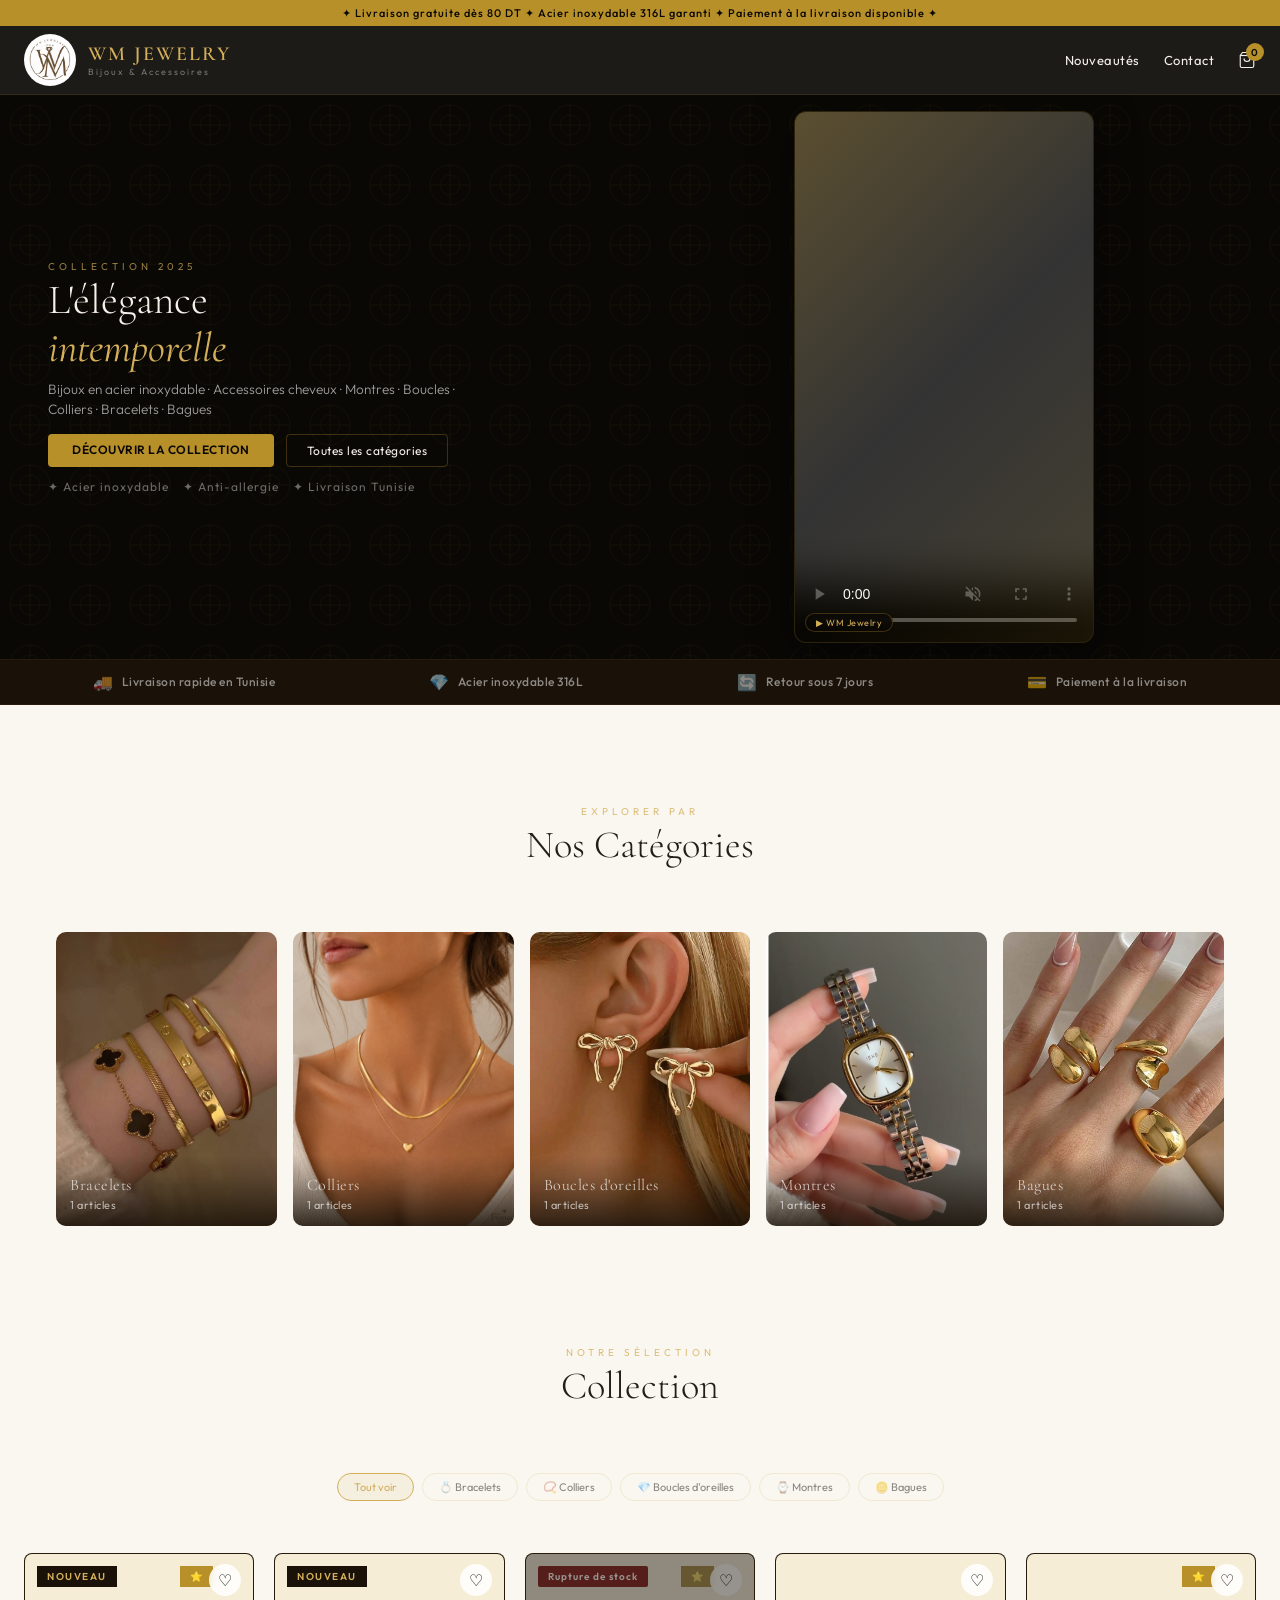
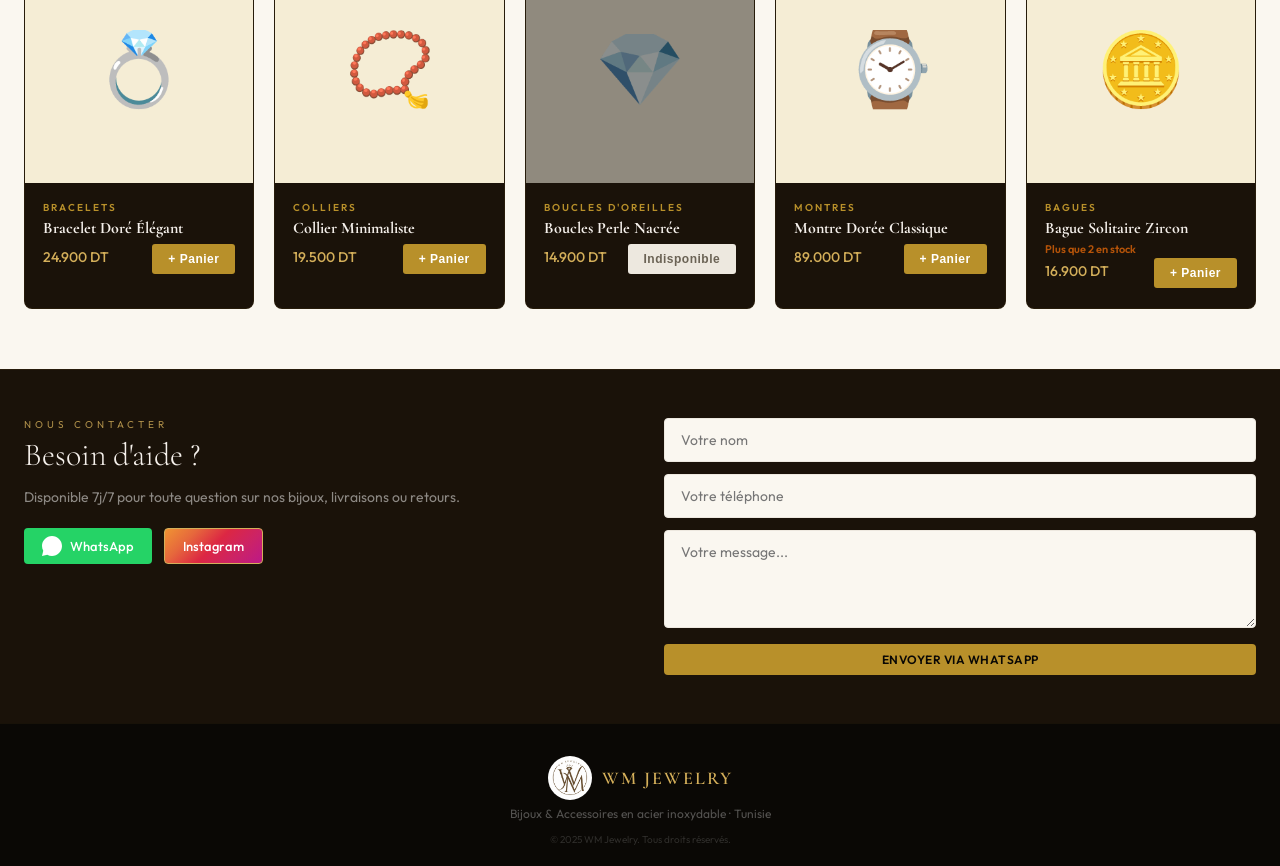
==== index.html @ b388953a "first commit" ====
<!DOCTYPE html>
<html lang="fr">
<head>
<meta charset="UTF-8">
<meta name="viewport" content="width=device-width, initial-scale=1.0">
<title>WM Jewelry — Bijoux & Accessoires Inoxydables</title>
<link rel="stylesheet" href="css/style.css">
<link href="https://fonts.googleapis.com/css2?family=Cormorant+Garamond:ital,wght@0,300;0,400;0,600;1,300;1,400&family=Outfit:wght@300;400;500;600&display=swap" rel="stylesheet">
<style>
/* ── STYLE COMPLET ── */
:root {
  --gold: #B8902A;
  --gold-light: #D4AF5A;
  --gold-dark: #8A6E1E;
  --dark: #0a0805;
  --dark-light: #1a1209;
  --text-light: #f5f0eb;
}

/* ANNOUNCEMENT BAR */
.announcement-bar {
  background: var(--gold);
  color: var(--dark);
  text-align: center;
  padding: 6px 16px;
  font-size: 11px;
  letter-spacing: 1px;
  font-weight: 500;
  white-space: nowrap;
  overflow: hidden;
  text-overflow: ellipsis;
}
.announcement-bar span {
  display: inline-block;
  animation: scrollText 20s linear infinite;
}
@keyframes scrollText {
  0% { transform: translateX(100%); }
  100% { transform: translateX(-100%); }
}

/* HEADER */
.header {
  position: sticky;
  top: 0;
  z-index: 100;
  background: rgba(10, 8, 5, 0.92);
  backdrop-filter: blur(12px);
  border-bottom: 1px solid rgba(184, 144, 42, 0.15);
}
.header-inner {
  max-width: 1280px;
  margin: 0 auto;
  padding: 8px 24px;
  display: flex;
  align-items: center;
  justify-content: space-between;
  gap: 16px;
}
.nav-left, .nav-right {
  display: flex;
  gap: 24px;
  align-items: center;
}
.nav-left a, .nav-right a {
  color: var(--text-light);
  text-decoration: none;
  font-size: 13px;
  letter-spacing: 0.5px;
  font-weight: 400;
  transition: color 0.2s;
  font-family: 'Outfit', sans-serif;
}
.nav-left a:hover, .nav-right a:hover {
  color: var(--gold-light);
}
.logo {
  display: flex;
  align-items: center;
  gap: 12px;
  text-decoration: none;
}
.logo-emblem {
  display: flex;
  align-items: center;
  justify-content: center;
}
.logo-text {
  display: flex;
  flex-direction: column;
  line-height: 1;
}
.logo-wm {
  font-family: 'Cormorant Garamond', serif;
  font-weight: 600;
  font-size: 20px;
  color: var(--gold-light);
  letter-spacing: 2px;
}
.logo-tagline {
  font-family: 'Outfit', sans-serif;
  font-size: 9px;
  color: rgba(255,255,255,0.4);
  letter-spacing: 2px;
}
.nav-cart {
  display: flex;
  align-items: center;
  gap: 6px;
  position: relative;
}
.cart-count {
  background: var(--gold);
  color: var(--dark);
  font-size: 10px;
  font-weight: 600;
  min-width: 18px;
  height: 18px;
  border-radius: 50%;
  display: flex;
  align-items: center;
  justify-content: center;
  padding: 0 4px;
}

/* ── HERO MINIMISÉ ── */
.hero {
  display: grid;
  grid-template-columns: 1fr 1fr;
  min-height: 340px;
  align-items: center;
  padding: 0;
  position: relative;
  overflow: hidden;
  background: var(--dark);
}

.hero-bg {
  position: absolute;
  inset: 0;
  z-index: 0;
}
.hero-pattern {
  position: absolute;
  inset: 0;
  background: url("data:image/svg+xml,%3Csvg width='60' height='60' viewBox='0 0 60 60' xmlns='http://www.w3.org/2000/svg'%3E%3Cg fill='none' stroke='%23B8902A' stroke-width='0.3' opacity='0.15'%3E%3Ccircle cx='30' cy='30' r='20'/%3E%3Ccircle cx='30' cy='30' r='10'/%3E%3Cline x1='10' y1='30' x2='50' y2='30'/%3E%3Cline x1='30' y1='10' x2='30' y2='50'/%3E%3C/g%3E%3C/svg%3E") repeat;
}

/* CONTENU GAUCHE */
.hero-content {
  position: relative;
  z-index: 2;
  padding: 32px 32px 32px 48px;
}
.hero-eyebrow {
  font-family: 'Outfit', sans-serif;
  font-size: 10px;
  letter-spacing: 4px;
  text-transform: uppercase;
  color: var(--gold-light);
  opacity: 0.7;
  margin-bottom: 4px;
}
.hero-title {
  font-family: 'Cormorant Garamond', serif;
  font-size: 2.6rem;
  font-weight: 300;
  line-height: 1.15;
  color: var(--text-light);
  margin-bottom: 6px;
}
.hero-title em {
  font-style: italic;
  color: var(--gold-light);
  font-weight: 400;
}
.hero-desc {
  font-family: 'Outfit', sans-serif;
  font-size: 0.85rem;
  font-weight: 300;
  color: rgba(255,255,255,0.6);
  max-width: 420px;
  margin-bottom: 14px;
  line-height: 1.5;
}
.hero-actions {
  display: flex;
  gap: 12px;
  flex-wrap: wrap;
  margin-bottom: 12px;
}

.btn-primary {
  display: inline-block;
  background: var(--gold);
  color: var(--dark);
  padding: 8px 24px;
  border-radius: 4px;
  font-family: 'Outfit', sans-serif;
  font-size: 12px;
  font-weight: 600;
  letter-spacing: 0.5px;
  text-decoration: none;
  text-transform: uppercase;
  transition: background 0.2s, transform 0.15s;
  border: none;
  cursor: pointer;
}
.btn-primary:hover {
  background: var(--gold-light);
  transform: scale(1.02);
}
.btn-ghost {
  display: inline-block;
  background: transparent;
  color: var(--text-light);
  padding: 8px 20px;
  border-radius: 4px;
  font-family: 'Outfit', sans-serif;
  font-size: 12px;
  font-weight: 400;
  letter-spacing: 0.5px;
  text-decoration: none;
  border: 1px solid rgba(184,144,42,0.3);
  transition: border-color 0.2s, color 0.2s;
}
.btn-ghost:hover {
  border-color: var(--gold-light);
  color: var(--gold-light);
}

.hero-badges {
  display: flex;
  gap: 14px;
  flex-wrap: wrap;
  font-family: 'Outfit', sans-serif;
  font-size: 10px;
  color: rgba(255,255,255,0.4);
  letter-spacing: 0.5px;
}

/* VIDÉO CÔTÉ DROIT - MINIMISÉE */
.hero-video-side {
  position: relative;
  z-index: 2;
  height: 100%;
  min-height: 340px;
  display: flex;
  align-items: center;
  justify-content: center;
  padding: 16px 32px 16px 0;
}
.hero-video-frame {
  width: 100%;
  max-width: 300px;
  position: relative;
  border-radius: 12px;
  overflow: hidden;
  box-shadow: 0 12px 40px rgba(0,0,0,0.5);
  border: 1px solid rgba(184,144,42,0.2);
  background: var(--dark);
}
.hero-video-frame::before {
  content: '';
  position: absolute;
  inset: -1px;
  border-radius: 13px;
  background: linear-gradient(135deg, rgba(184,144,42,0.3), transparent 50%, rgba(184,144,42,0.15));
  z-index: 1;
  pointer-events: none;
}
.hero-video-frame iframe {
  width: 100%;
  aspect-ratio: 9 / 16;
  display: block;
  border: none;
}
.hero-video-frame video {
  width: 100%;
  aspect-ratio: 9 / 16;
  display: block;
  object-fit: cover;
}

/* BADGE VIDÉO - MINIMISÉ */
.video-badge {
  position: absolute;
  bottom: 10px;
  left: 10px;
  background: rgba(10,8,5,0.85);
  border: 1px solid rgba(184,144,42,0.3);
  color: var(--gold-light);
  font-size: 9px;
  padding: 3px 10px;
  border-radius: 16px;
  letter-spacing: 0.5px;
  backdrop-filter: blur(4px);
  z-index: 3;
  pointer-events: none;
  font-family: 'Outfit', sans-serif;
}

/* RESPONSIVE */
@media (max-width: 900px) {
  .hero {
    grid-template-columns: 1fr;
    min-height: auto;
  }
  .hero-content {
    padding: 40px 24px 24px;
    text-align: center;
  }
  .hero-desc {
    max-width: 100%;
    margin-left: auto;
    margin-right: auto;
  }
  .hero-actions {
    justify-content: center;
  }
  .hero-badges {
    justify-content: center;
  }
  .hero-video-side {
    min-height: auto;
    padding: 0 24px 32px;
  }
  .hero-video-frame {
    max-width: 200px;
    margin: 0 auto;
  }
}

@media (max-width: 600px) {
  .header-inner {
    padding: 6px 12px;
    flex-wrap: wrap;
    gap: 8px;
  }
  .nav-left, .nav-right {
    gap: 12px;
  }
  .nav-left a, .nav-right a {
    font-size: 11px;
  }
  .logo-wm {
    font-size: 16px;
  }
  .logo-tagline {
    font-size: 7px;
  }
  .hero-title {
    font-size: 2rem;
  }
  .hero-content {
    padding: 28px 16px 16px;
  }
  .hero-video-frame {
    max-width: 160px;
  }
  .btn-primary, .btn-ghost {
    font-size: 10px;
    padding: 6px 16px;
  }
}

/* ── TRUST STRIP ── */
.trust-strip {
  display: flex;
  justify-content: space-around;
  align-items: center;
  padding: 12px 24px;
  background: var(--dark-light);
  border-top: 1px solid rgba(184,144,42,0.08);
  border-bottom: 1px solid rgba(184,144,42,0.08);
  flex-wrap: wrap;
  gap: 8px 16px;
}
.trust-item {
  display: flex;
  align-items: center;
  gap: 8px;
  font-family: 'Outfit', sans-serif;
  font-size: 12px;
  color: rgba(255,255,255,0.5);
}
.trust-icon {
  font-size: 16px;
}

/* ── CATEGORIES ── */
.categories {
  padding: 40px 24px 60px;
  max-width: 1280px;
  margin: 0 auto;
}
.section-header {
  text-align: center;
  margin-bottom: 32px;
}
.section-eyebrow {
  font-family: 'Outfit', sans-serif;
  font-size: 10px;
  letter-spacing: 4px;
  text-transform: uppercase;
  color: var(--gold-light);
  opacity: 0.8;
  margin-bottom: 4px;
}
.section-header h2 {
  font-family: 'Cormorant Garamond', serif;
  font-size: 2.4rem;
  font-weight: 300;
  color: #211f1c;
  margin: 0;
}
.cat-grid {
  display: grid;
  grid-template-columns: repeat(auto-fit, minmax(140px, 1fr));
  gap: 16px;
}
.cat-item {
  background: var(--dark-light);
  border: 1px solid rgba(184,144,42,0.1);
  border-radius: 8px;
  padding: 20px 12px;
  text-align: center;
  cursor: pointer;
  transition: border-color 0.2s, transform 0.15s;
  text-decoration: none;
  color: var(--text-light);
}
.cat-item:hover {
  border-color: var(--gold-light);
  transform: translateY(-2px);
}
.cat-icon {
  font-size: 28px;
  display: block;
  margin-bottom: 6px;
}
.cat-name {
  font-family: 'Outfit', sans-serif;
  font-size: 12px;
  font-weight: 500;
  color: rgba(255,255,255,0.7);
}

/* ── PRODUCTS ── */
.products-section {
  padding: 0 24px 60px;
  max-width: 1280px;
  margin: 0 auto;
}
.filter-bar {
  display: flex;
  gap: 8px;
  flex-wrap: wrap;
  justify-content: center;
  margin-bottom: 28px;
}
.filter-btn {
  background: transparent;
  border: 1px solid rgba(184,144,42,0.15);
  color: rgb(27 21 21 / 50%);
  padding: 6px 16px;
  border-radius: 20px;
  font-family: 'Outfit', sans-serif;
  font-size: 11px;
  cursor: pointer;
  transition: all 0.2s;
}
.filter-btn:hover, .filter-btn.active {
  border-color: var(--gold-light);
  color: var(--gold-light);
  background: rgba(184,144,42,0.08);
}
.products-grid {
  display: grid;
  grid-template-columns: repeat(auto-fill, minmax(220px, 1fr));
  gap: 20px;
}
.product-card {
  background: var(--dark-light);
  border: 1px solid rgba(184,144,42,0.08);
  border-radius: 8px;
  overflow: hidden;
  transition: transform 0.2s, border-color 0.2s;
}
.product-card:hover {
  transform: translateY(-4px);
  border-color: rgba(184,144,42,0.2);
}
.product-image {
  width: 100%;
  aspect-ratio: 1 / 1;
  object-fit: cover;
  display: block;
}
.product-info {
  padding: 12px 14px 14px;
}
.product-name {
  font-family: 'Cormorant Garamond', serif;
  font-size: 1rem;
  color: var(--text-light);
  margin: 0 0 4px;
}
.product-category {
  font-family: 'Outfit', sans-serif;
  font-size: 10px;
  color: rgba(255,255,255,0.3);
  text-transform: uppercase;
  letter-spacing: 1px;
}
.product-price {
  font-family: 'Outfit', sans-serif;
  font-size: 14px;
  font-weight: 500;
  color: var(--gold-light);
  margin: 6px 0 10px;
}
.product-actions {
  display: flex;
  gap: 8px;
}
.btn-add {
  flex: 1;
  background: var(--gold);
  color: var(--dark);
  border: none;
  padding: 6px 0;
  border-radius: 4px;
  font-family: 'Outfit', sans-serif;
  font-size: 11px;
  font-weight: 600;
  cursor: pointer;
  transition: background 0.2s;
}
.btn-add:hover {
  background: var(--gold-light);
}
.btn-detail {
  background: transparent;
  border: 1px solid rgba(184,144,42,0.2);
  color: rgba(255,255,255,0.4);
  padding: 6px 12px;
  border-radius: 4px;
  font-family: 'Outfit', sans-serif;
  font-size: 11px;
  cursor: pointer;
  transition: all 0.2s;
}
.btn-detail:hover {
  border-color: var(--gold-light);
  color: var(--gold-light);
}

/* ── CONTACT ── */
.contact-section {
  background: var(--dark-light);
  padding: 48px 24px;
  border-top: 1px solid rgba(184,144,42,0.08);
}
.contact-inner {
  max-width: 1280px;
  margin: 0 auto;
  display: grid;
  grid-template-columns: 1fr 1fr;
  gap: 48px;
  align-items: start;
}
.contact-info h2 {
  font-family: 'Cormorant Garamond', serif;
  font-size: 2rem;
  font-weight: 300;
  color: var(--text-light);
  margin: 4px 0 12px;
}
.contact-desc {
  font-family: 'Outfit', sans-serif;
  font-size: 14px;
  color: rgba(255,255,255,0.5);
  margin-bottom: 20px;
  line-height: 1.6;
}
.contact-links {
  display: flex;
  gap: 12px;
  flex-wrap: wrap;
}
.contact-links a {
  display: flex;
  align-items: center;
  gap: 8px;
  padding: 8px 18px;
  border-radius: 4px;
  font-family: 'Outfit', sans-serif;
  font-size: 13px;
  text-decoration: none;
  transition: transform 0.2s;
}
.contact-links a:hover {
  transform: scale(1.03);
}
.contact-wa {
  background: #25D366;
  color: #fff;
}
.contact-ig {
  background: linear-gradient(135deg, #f09433, #e6683c, #dc2743, #cc2366, #bc1888);
  color: #fff;
}
.contact-form {
  display: flex;
  flex-direction: column;
  gap: 12px;
}
.form-group input,
.form-group textarea {
  width: 100%;
  padding: 10px 14px;
  background: rgba(255,255,255,0.05);
  border: 1px solid rgba(184,144,42,0.15);
  border-radius: 4px;
  color: var(--text-light);
  font-family: 'Outfit', sans-serif;
  font-size: 13px;
  transition: border-color 0.2s;
  box-sizing: border-box;
}
.form-group input:focus,
.form-group textarea:focus {
  outline: none;
  border-color: var(--gold-light);
}
.form-group textarea {
  resize: vertical;
  min-height: 80px;
}

/* ── FOOTER ── */
.footer {
  background: var(--dark);
  padding: 32px 24px 20px;
  text-align: center;
  border-top: 1px solid rgba(184,144,42,0.08);
}
.footer-logo {
  display: flex;
  align-items: center;
  justify-content: center;
  gap: 10px;
  margin-bottom: 6px;
}
.footer-logo span {
  font-family: 'Cormorant Garamond', serif;
  font-weight: 600;
  font-size: 18px;
  color: var(--gold-light);
  letter-spacing: 2px;
}
.footer-text {
  font-family: 'Outfit', sans-serif;
  font-size: 12px;
  color: rgba(255,255,255,0.3);
  margin: 4px 0 12px;
}
.footer-copy {
  font-family: 'Outfit', sans-serif;
  font-size: 10px;
  color: rgba(255,255,255,0.15);
}

/* ── CART SIDEBAR ── */
.cart-overlay {
  position: fixed;
  inset: 0;
  background: rgba(0,0,0,0.7);
  z-index: 200;
  display: none;
  backdrop-filter: blur(4px);
}
.cart-overlay.active {
  display: block;
}
.cart-sidebar {
  position: fixed;
  top: 0;
  right: -400px;
  width: 380px;
  max-width: 90vw;
  height: 100%;
  background: var(--dark-light);
  z-index: 201;
  transition: right 0.3s ease;
  display: flex;
  flex-direction: column;
  border-left: 1px solid rgba(184,144,42,0.1);
}
.cart-sidebar.open {
  right: 0;
}
.cart-header {
  display: flex;
  justify-content: space-between;
  align-items: center;
  padding: 16px 20px;
  border-bottom: 1px solid rgba(184,144,42,0.1);
}
.cart-header h3 {
  font-family: 'Cormorant Garamond', serif;
  font-size: 1.2rem;
  color: var(--text-light);
  margin: 0;
}
.cart-close {
  background: none;
  border: none;
  color: rgba(255,255,255,0.4);
  font-size: 28px;
  cursor: pointer;
  line-height: 1;
}
.cart-items {
  flex: 1;
  overflow-y: auto;
  padding: 16px 20px;
  background-color:#453a1c;
}
.cart-empty {
  font-family: 'Outfit', sans-serif;
  color: rgba(255,255,255,0.3);
  text-align: center;
  font-size: 14px;
}
.cart-item {
  display: flex;
  gap: 12px;
  padding: 10px 0;
  border-bottom: 1px solid rgba(255,255,255,0.05);
}
.cart-item-img {
  width: 56px;
  height: 56px;
  object-fit: cover;
  border-radius: 4px;
}
.cart-item-info {
  flex: 1;
}
.cart-item-name {
  font-family: 'Outfit', sans-serif;
  font-size: 13px;
  color: var(--text-light);
}
.cart-item-price {
  font-family: 'Outfit', sans-serif;
  font-size: 12px;
  color: var(--gold-light);
}
.cart-item-qty {
  display: flex;
  align-items: center;
  gap: 8px;
  margin-top: 4px;
 
}
.cart-item-qty button {
  background: rgba(255,255,255,0.05);
  border: 1px solid rgba(184,144,42,0.1);
  color: var(--text-light);
  width: 24px;
  height: 24px;
  border-radius: 4px;
  cursor: pointer;
  font-size: 14px;
}
.cart-item-qty span {
  color: var(--text-light);
  font-size: 13px;
  min-width: 20px;
  text-align: center;
  
}
.cart-item-remove {
  background: none;
  border: none;
  color: rgba(255,255,255,0.2);
  cursor: pointer;
  font-size: 18px;
}
.cart-footer {
  padding: 16px 20px;
  border-top: 1px solid rgba(184,144,42,0.1);
}
.cart-total-row {
  display: flex;
  justify-content: space-between;
  font-family: 'Outfit', sans-serif;
  color: var(--text-light);
  font-size: 16px;
  font-weight: 500;
  margin-bottom: 12px;
}
.cart-total-row span:last-child {
  color: var(--gold-light);
}
.order-btn {
  width: 100%;
  background: #25D366;
  color: #fff;
  border: none;
  padding: 10px;
  border-radius: 4px;
  font-family: 'Outfit', sans-serif;
  font-size: 14px;
  font-weight: 600;
  cursor: pointer;
  transition: opacity 0.2s;
}
.order-btn:hover {
  opacity: 0.85;
}

/* ── NOTIFICATION ── */
.notification {
  position: fixed;
  bottom: 24px;
  right: 24px;
  background: var(--dark-light);
  border: 1px solid rgba(184,144,42,0.3);
  color: var(--text-light);
  padding: 12px 20px;
  border-radius: 8px;
  font-family: 'Outfit', sans-serif;
  font-size: 13px;
  z-index: 300;
  transform: translateY(100px);
  opacity: 0;
  transition: all 0.3s ease;
  pointer-events: none;
}
.notification.show {
  transform: translateY(0);
  opacity: 1;
  pointer-events: auto;
}

/* ── DETAIL MODAL ── */
.detail-overlay {
  position: fixed;
  inset: 0;
  background: rgba(0,0,0,0.8);
  z-index: 250;
  display: none;
  backdrop-filter: blur(4px);
}
.detail-overlay.active {
  display: block;
}
.detail-modal {
  position: fixed;
  top: 50%;
  left: 50%;
  transform: translate(-50%, -50%) scale(0.95);
  background: var(--dark-light);
  border: 1px solid rgba(184,144,42,0.15);
  border-radius: 12px;
  padding: 32px;
  max-width: 500px;
  width: 90%;
  z-index: 251;
  display: none;
  max-height: 90vh;
  overflow-y: auto;
}
.detail-modal.active {
  display: block;
  transform: translate(-50%, -50%) scale(1);
}
.detail-close {
  position: absolute;
  top: 12px;
  right: 16px;
  background: none;
  border: none;
  color: rgba(255,255,255,0.4);
  font-size: 28px;
  cursor: pointer;
}
.detail-modal img {
  width: 100%;
  aspect-ratio: 1 / 1;
  object-fit: cover;
  border-radius: 8px;
  margin-bottom: 12px;
}
.detail-modal h3 {
  font-family: 'Cormorant Garamond', serif;
  font-size: 1.6rem;
  color: var(--text-light);
  margin: 0 0 4px;
}
.detail-modal .price {
  font-family: 'Outfit', sans-serif;
  font-size: 18px;
  color: var(--gold-light);
  font-weight: 500;
}
.detail-modal .desc {
  font-family: 'Outfit', sans-serif;
  font-size: 14px;
  color: rgba(122, 85, 21, 0.005);
  line-height: 1.6;
  margin: 8px 0 16px;
}

/* RESPONSIVE GLOBAL */
@media (max-width: 768px) {
  .contact-inner {
    grid-template-columns: 1fr;
    gap: 32px;
  }
  .products-grid {
    grid-template-columns: repeat(auto-fill, minmax(160px, 1fr));
    gap: 12px;
  }
  .cat-grid {
    grid-template-columns: repeat(auto-fit, minmax(100px, 1fr));
  }
}
</style>
</head>
<body>

<!-- ANNOUNCEMENT BAR -->
<div class="announcement-bar">
  <span>✦ Livraison gratuite dès 80 DT ✦ Acier inoxydable 316L garanti ✦ Paiement à la livraison disponible ✦</span>
</div>

<!-- HEADER -->
<header class="header" id="header">
  <div class="header-inner">

    <a href="index.html" class="logo">
      <div class="logo-emblem">
        <img src="images/logo1.png" alt="WM Jewelry" width="52" height="52" style="border-radius:50%;object-fit:cover;">
      </div>
      <div class="logo-text">
        <span class="logo-wm">WM JEWELRY</span>
        <span class="logo-tagline">Bijoux & Accessoires</span>
      </div>
    </a>
    <nav class="nav-right">
      <a href="#nouveautes">Nouveautés</a>
      <a href="#contact">Contact</a>
      <a href="#" class="nav-cart" id="cartBtn">
        <svg width="18" height="18" viewBox="0 0 24 24" fill="none" stroke="currentColor" stroke-width="1.5"><path d="M6 2L3 6v14a2 2 0 002 2h14a2 2 0 002-2V6l-3-4z"/><line x1="3" y1="6" x2="21" y2="6"/><path d="M16 10a4 4 0 01-8 0"/></svg>
        <span class="cart-count" id="cartCount">0</span>
      </a>
    </nav>
  </div>
</header>

<!-- HERO -->
<section class="hero">
  <div class="hero-bg"><div class="hero-pattern"></div></div>

  <!-- GAUCHE : TEXTE -->
  <div class="hero-content">
    <p class="hero-eyebrow">Collection 2025</p>
    <h1 class="hero-title">L'élégance<br><em>intemporelle</em></h1>
    <p class="hero-desc">Bijoux en acier inoxydable · Accessoires cheveux · Montres · Boucles · Colliers · Bracelets · Bagues</p>
    <div class="hero-actions">
      <a href="#nouveautes" class="btn-primary">Découvrir la collection</a>
      <a href="#categories" class="btn-ghost">Toutes les catégories</a>
    </div>
    <div class="hero-badges">
      <span>✦ Acier inoxydable</span>
      <span>✦ Anti-allergie</span>
      <span>✦ Livraison Tunisie</span>
    </div>
  </div>

  <!-- DROITE : VIDÉO -->
  <div class="hero-video-side">
    <div class="hero-video-frame" id="videoFrame">
      <!-- Vidéo directe depuis le dossier images -->
      <video autoplay muted loop playsinline controls>
        <source src="images/video.mp4" type="video/mp4">
        <source src="images/video.webm" type="video/webm">
        Votre navigateur ne supporte pas la vidéo.
      </video>
      <div class="video-badge">▶ WM Jewelry</div>
    </div>
  </div>

</section>

<!-- TRUST STRIP -->
<div class="trust-strip">
  <div class="trust-item"><span class="trust-icon">🚚</span><span>Livraison rapide en Tunisie</span></div>
  <div class="trust-item"><span class="trust-icon">💎</span><span>Acier inoxydable 316L</span></div>
  <div class="trust-item"><span class="trust-icon">🔄</span><span>Retour sous 7 jours</span></div>
  <div class="trust-item"><span class="trust-icon">💳</span><span>Paiement à la livraison</span></div>
</div>

<!-- CATEGORIES -->
<section class="categories" id="categories">
  <div class="section-header">
    <p class="section-eyebrow">Explorer par</p>
    <h2>Nos Catégories</h2>
  </div>
  <div class="cat-grid" id="catGrid"></div>
</section>

<!-- PRODUCTS -->
<section class="products-section" id="nouveautes">
  <div class="section-header">
    <p class="section-eyebrow">Notre sélection</p>
    <h2>Collection</h2>
  </div>
  <div class="filter-bar" id="filterBar"></div>
  <div class="products-grid" id="productsGrid"></div>
</section>

<!-- CONTACT -->
<section class="contact-section" id="contact">
  <div class="contact-inner">
    <div class="contact-info">
      <p class="section-eyebrow">Nous contacter</p>
      <h2>Besoin d'aide ?</h2>
      <p class="contact-desc">Disponible 7j/7 pour toute question sur nos bijoux, livraisons ou retours.</p>
      <div class="contact-links">
        <a href="https://wa.me/21600000000" class="contact-wa" target="_blank">
          <svg width="20" height="20" viewBox="0 0 24 24" fill="currentColor"><path d="M17.472 14.382c-.297-.149-1.758-.867-2.03-.967-.273-.099-.471-.148-.67.15-.197.297-.767.966-.94 1.164-.173.199-.347.223-.644.075-.297-.15-1.255-.463-2.39-1.475-.883-.788-1.48-1.761-1.653-2.059-.173-.297-.018-.458.13-.606.134-.133.298-.347.446-.52.149-.174.198-.298.298-.497.099-.198.05-.371-.025-.52-.075-.149-.669-1.612-.916-2.207-.242-.579-.487-.5-.669-.51-.173-.008-.371-.01-.57-.01-.198 0-.52.074-.792.372-.272.297-1.04 1.016-1.04 2.479 0 1.462 1.065 2.875 1.213 3.074.149.198 2.096 3.2 5.077 4.487.709.306 1.262.489 1.694.625.712.227 1.36.195 1.871.118.571-.085 1.758-.719 2.006-1.413.248-.694.248-1.289.173-1.413-.074-.124-.272-.198-.57-.347zM12 0C5.373 0 0 5.373 0 12c0 2.127.558 4.121 1.531 5.847L0 24l6.31-1.507A11.95 11.95 0 0012 24c6.627 0 12-5.373 12-12S18.627 0 12 0z"/></svg>
          WhatsApp
        </a>
        <a href="https://www.instagram.com/wm_jewelry1" class="contact-ig" target="_blank">Instagram</a>
      </div>
    </div>
    <form class="contact-form" onsubmit="submitForm(event)">
      <div class="form-group"><input type="text" placeholder="Votre nom" required></div>
      <div class="form-group"><input type="tel" placeholder="Votre téléphone" required></div>
      <div class="form-group"><textarea placeholder="Votre message..." rows="4" required></textarea></div>
      <button type="submit" class="btn-primary">Envoyer via WhatsApp</button>
    </form>
  </div>
</section>

<!-- FOOTER -->
<footer class="footer">
  <div class="footer-logo">
    <img src="images/logo1.png" alt="WM Jewelry" width="44" height="44" style="border-radius:50%;object-fit:cover;">
    <span>WM JEWELRY</span>
  </div>
  <p class="footer-text">Bijoux & Accessoires en acier inoxydable · Tunisie</p>
  <p class="footer-copy">© 2025 WM Jewelry. Tous droits réservés.</p>
</footer>

<!-- CART SIDEBAR -->
<div class="cart-overlay" id="cartOverlay"></div>
<div class="cart-sidebar" id="cartSidebar">
  <div class="cart-header">
    <h3>Votre Panier</h3>
    <button class="cart-close" onclick="closeCart()">×</button>
  </div>
  <div class="cart-items" id="cartItems"><p class="cart-empty">Votre panier est vide</p></div>
  <div class="cart-footer" id="cartFooter" style="display:none">
    <div class="cart-total-row"><span>Total</span><span id="cartTotal">0.000 DT</span></div>
    <button class="order-btn" onclick="order()">Commander via WhatsApp</button>
  </div>
</div>

<div class="notification" id="notification"></div>

<!-- DETAIL MODAL -->
<div class="detail-overlay" id="detailOverlay" onclick="closeDetail()"></div>
<div class="detail-modal" id="detailModal">
  <button class="detail-close" onclick="closeDetail()">×</button>
  <div id="detailBody"></div>
</div>

<script src="js/products.js"></script>
<script src="js/main.js"></script>
</body>
</html>
---- css/style.css ----
/* ── WM JEWELRY — style.css ── */
*{margin:0;padding:0;box-sizing:border-box}
:root{
  --gold:#B8902A;--gold-light:#D4AF5A;--gold-pale:#F5EDD5;--gold-dark:#7C5E18;
  --cream:#FAF7F0;--white:#fff;--black:#1A1209;--gray:#6B6355;--gray-light:#EDE8DF;
  --font-serif:'Cormorant Garamond',serif;--font-sans:'Outfit',sans-serif;
  --header-h:68px;
}
body{font-family:var(--font-sans);background:var(--cream);color:var(--black);font-size:15px}
h1,h2,h3,h4{font-family:var(--font-serif)}
a{text-decoration:none;color:inherit}
img{max-width:100%}

/* ANNOUNCEMENT */
.announcement-bar{background:var(--black);color:var(--gold-light);text-align:center;padding:9px 16px;font-size:12px;letter-spacing:1.5px;overflow:hidden;white-space:nowrap}

/* HEADER */
.header{background:rgba(250,247,240,0.95);backdrop-filter:blur(12px);border-bottom:1px solid var(--gray-light);position:sticky;top:0;z-index:100;transition:box-shadow .3s}
.header.scrolled{box-shadow:0 2px 20px rgba(26,18,9,0.1)}
.header-inner{display:flex;align-items:center;justify-content:space-between;height:var(--header-h);padding:0 32px;max-width:1400px;margin:0 auto}
.logo{display:flex;align-items:center;gap:10px}
.logo-text{display:flex;flex-direction:column}
.logo-wm{font-family:var(--font-serif);font-size:18px;font-weight:600;color:var(--gold-dark);letter-spacing:3px;line-height:1}
.logo-tagline{font-size:9px;color:var(--gray);letter-spacing:3px;margin-top:3px}
.nav-left,.nav-right{display:flex;gap:28px;align-items:center}
.nav-left a,.nav-right a{font-size:13px;color:var(--gray);font-weight:400;letter-spacing:0.5px;transition:color .2s}
.nav-left a:hover,.nav-right a:hover{color:var(--gold)}
.nav-cart{display:flex;align-items:center;gap:4px;position:relative}
.cart-count{background:var(--gold);color:white;font-size:10px;font-weight:700;width:18px;height:18px;border-radius:50%;display:flex;align-items:center;justify-content:center;position:absolute;top:-8px;right:-8px}

/* HERO */
.hero{background:var(--black);min-height:580px;display:flex;align-items:center;padding:80px 32px;position:relative;overflow:hidden}
.hero-bg{position:absolute;inset:0}
.hero-pattern{position:absolute;inset:0;background:url("data:image/svg+xml,%3Csvg width='60' height='60' viewBox='0 0 60 60' xmlns='http://www.w3.org/2000/svg'%3E%3Cg fill='none' stroke='%23B8902A' stroke-width='0.3' opacity='0.15'%3E%3Ccircle cx='30' cy='30' r='20'/%3E%3Ccircle cx='30' cy='30' r='10'/%3E%3Cline x1='10' y1='30' x2='50' y2='30'/%3E%3Cline x1='30' y1='10' x2='30' y2='50'/%3E%3C/g%3E%3C/svg%3E") repeat}
.hero-content{position:relative;z-index:2;max-width:560px}
.hero-logo-wrap{margin-bottom:24px}
.hero-eyebrow{font-size:11px;color:var(--gold-light);letter-spacing:4px;text-transform:uppercase;margin-bottom:12px}
.hero-title{font-family:var(--font-serif);font-size:clamp(42px,6vw,72px);color:white;font-weight:300;line-height:1.1;margin-bottom:16px}
.hero-title em{color:var(--gold-light);font-style:italic}
.hero-desc{color:rgba(255,255,255,0.55);font-size:14px;line-height:1.7;margin-bottom:32px}
.hero-actions{display:flex;gap:12px;flex-wrap:wrap;margin-bottom:28px}
.btn-primary{background:var(--gold);color:white;padding:13px 28px;border-radius:3px;font-size:13px;font-weight:500;letter-spacing:1px;transition:background .2s;border:none;cursor:pointer;display:inline-block}
.btn-primary:hover{background:var(--gold-dark)}
.btn-ghost{background:transparent;color:white;padding:13px 28px;border:1px solid rgba(255,255,255,0.25);border-radius:3px;font-size:13px;cursor:pointer;transition:all .2s;display:inline-block}
.btn-ghost:hover{border-color:var(--gold-light);color:var(--gold-light)}
.hero-badges{display:flex;gap:20px;flex-wrap:wrap}
.hero-badges span{font-size:12px;color:rgba(255,255,255,0.4);letter-spacing:1px}
.hero-ornament{position:absolute;right:-60px;top:50%;transform:translateY(-50%);z-index:1}

/* TRUST STRIP */
.trust-strip{background:var(--gold-pale);border-bottom:1px solid #E8D8B0;padding:14px 32px;display:flex;justify-content:center;gap:48px;flex-wrap:wrap}
.trust-item{display:flex;align-items:center;gap:8px;font-size:12px;color:var(--gold-dark);font-weight:500;letter-spacing:0.5px}

/* SECTION HEADER */
.section-header{text-align:center;padding:60px 32px 32px;max-width:1400px;margin:0 auto}
.section-eyebrow{font-size:11px;color:var(--gold);letter-spacing:3px;text-transform:uppercase;margin-bottom:8px}
.section-header h2{font-family:var(--font-serif);font-size:clamp(28px,4vw,42px);font-weight:300}

/* CATEGORIES */
.categories{padding-bottom:40px}

/* FILTER BAR */
.filter-bar{display:flex;flex-wrap:wrap;gap:8px;justify-content:center;padding:0 32px 24px;max-width:1400px;margin:0 auto}
.filter-btn{background:var(--white);border:1px solid var(--gray-light);padding:7px 18px;border-radius:20px;font-size:13px;cursor:pointer;font-family:var(--font-sans);color:var(--gray);transition:all .2s}
.filter-btn:hover,.filter-btn.active{background:var(--gold);border-color:var(--gold);color:white}

/* PRODUCTS */
.products-section{padding:0 32px 80px;max-width:1400px;margin:0 auto}
.products-grid{display:grid;grid-template-columns:repeat(auto-fill,minmax(240px,1fr));gap:24px}
.product-card{background:var(--white);border:1px solid var(--gray-light);border-radius:8px;overflow:hidden;transition:all .25s;cursor:pointer}
.product-card:hover{transform:translateY(-5px);box-shadow:0 16px 40px rgba(26,18,9,0.1)}
.product-img-wrap{position:relative;aspect-ratio:1;background:var(--gold-pale);display:flex;align-items:center;justify-content:center;overflow:hidden}
.product-emoji-img{font-size:72px;line-height:1;transition:transform .3s}
.product-card:hover .product-emoji-img{transform:scale(1.08)}
.product-real-img{width:100%;height:100%;object-fit:cover;transition:transform .4s ease}
.product-card:hover .product-real-img{transform:scale(1.05)}
.badge-new{position:absolute;top:12px;left:12px;background:var(--black);color:var(--gold-light);font-size:10px;font-weight:600;padding:4px 10px;letter-spacing:1.5px}
.badge-featured{position:absolute;top:12px;right:40px;background:var(--gold);color:white;font-size:10px;font-weight:600;padding:4px 10px;letter-spacing:1px}
.badge-outofstock{position:absolute;top:12px;left:12px;background:#B91C1C;color:white;font-size:10px;font-weight:600;padding:4px 10px;letter-spacing:1px;border-radius:2px}
.wishlist-btn{position:absolute;top:10px;right:12px;background:rgba(255,255,255,0.85);border:none;width:32px;height:32px;border-radius:50%;font-size:16px;cursor:pointer;display:flex;align-items:center;justify-content:center;transition:all .2s;backdrop-filter:blur(4px)}
.wishlist-btn:hover{background:white;transform:scale(1.1)}
.product-card.is-out-of-stock .product-img-wrap{opacity:0.55;filter:grayscale(40%)}
.product-stock-note{font-size:11px;color:#B45309;font-weight:600;margin-top:2px}
.add-btn-disabled{background:var(--gray-light)!important;color:var(--gray)!important;cursor:not-allowed}
.product-body{padding:18px}
.product-cat{font-size:10px;color:var(--gold);font-weight:600;letter-spacing:2px;text-transform:uppercase;margin-bottom:5px}
.product-name{font-family:var(--font-serif);font-size:19px;margin-bottom:6px;line-height:1.2}
.product-desc{font-size:12px;color:var(--gray);margin-bottom:14px;line-height:1.6}
.product-footer{display:flex;align-items:center;justify-content:space-between}
.product-price{font-family:var(--font-serif);font-size:20px;color:var(--gold-dark);font-weight:600}
.add-btn{background:var(--gold);color:white;border:none;padding:8px 16px;border-radius:3px;font-size:12px;font-weight:600;cursor:pointer;transition:background .2s;letter-spacing:0.5px}
.add-btn:hover{background:var(--gold-dark)}
.no-products{grid-column:1/-1;text-align:center;padding:80px 20px;color:var(--gray)}
.no-products-icon{font-size:48px;margin-bottom:16px}

/* CONTACT */
.contact-section{background:var(--white);border-top:1px solid var(--gray-light);padding:80px 32px}
.contact-inner{display:grid;grid-template-columns:1fr 1fr;gap:60px;max-width:900px;margin:0 auto;align-items:start}
@media(max-width:700px){.contact-inner{grid-template-columns:1fr}}
.contact-info h2{font-family:var(--font-serif);font-size:36px;margin-bottom:12px}
.contact-desc{color:var(--gray);font-size:14px;line-height:1.7;margin-bottom:24px}
.contact-links{display:flex;gap:12px;flex-wrap:wrap}
.contact-wa,.contact-ig{display:flex;align-items:center;gap:8px;padding:10px 20px;border-radius:4px;font-size:13px;font-weight:500;transition:all .2s}
.contact-wa{background:#25D366;color:white}
.contact-wa:hover{background:#128C7E}
.contact-ig{background:var(--gold-pale);color:var(--gold-dark);border:1px solid var(--gold-light)}
.contact-ig:hover{background:var(--gold);color:white}
.contact-form{display:flex;flex-direction:column;gap:14px}
.contact-form .form-group input,.contact-form .form-group textarea{width:100%;border:1px solid var(--gray-light);border-radius:4px;padding:12px 16px;font-family:var(--font-sans);font-size:14px;outline:none;transition:border .2s;color:var(--black);background:var(--cream)}
.contact-form .form-group input:focus,.contact-form .form-group textarea:focus{border-color:var(--gold)}

/* FOOTER */
.footer{background:var(--black);padding:48px 32px;text-align:center}
.footer-logo{display:flex;align-items:center;justify-content:center;gap:12px;margin-bottom:14px}
.footer-logo span{font-family:var(--font-serif);font-size:22px;color:var(--gold-light);letter-spacing:3px}
.footer-text{color:rgba(255,255,255,0.4);font-size:13px;margin-bottom:8px}
.footer-copy{color:rgba(255,255,255,0.2);font-size:12px}

/* CART SIDEBAR */
.cart-overlay{position:fixed;inset:0;background:rgba(0,0,0,0.45);z-index:200;display:none;cursor:pointer}
.cart-overlay.open{display:block}
.cart-sidebar{position:fixed;right:0;top:0;bottom:0;width:380px;max-width:90vw;background:white;z-index:201;transform:translateX(100%);transition:transform .3s ease;display:flex;flex-direction:column;box-shadow:-8px 0 32px rgba(0,0,0,0.15)}
.cart-sidebar.open{transform:translateX(0)}
.cart-header{padding:22px 24px;border-bottom:1px solid var(--gray-light);display:flex;align-items:center;justify-content:space-between}
.cart-header h3{font-family:var(--font-serif);font-size:24px;font-weight:400}
.cart-close{background:none;border:none;font-size:28px;cursor:pointer;color:var(--gray);line-height:1}
.cart-items{flex:1;overflow-y:auto;padding:16px 24px}
.cart-empty{text-align:center;padding:48px 0;color:var(--gray);font-size:14px}
.cart-item{display:flex;justify-content:space-between;align-items:flex-start;padding:14px 0;border-bottom:1px solid var(--gray-light)}
.cart-item:last-child{border-bottom:none}
.cart-item-info{flex:1}
.cart-item-name{font-size:14px;font-weight:500;margin-bottom:8px}
.cart-item-qty-row{display:flex;align-items:center;gap:8px}
.qty-btn{background:var(--cream);border:1px solid var(--gray-light);width:26px;height:26px;border-radius:4px;font-size:16px;cursor:pointer;display:flex;align-items:center;justify-content:center;color:var(--black)}
.qty-val{font-size:14px;font-weight:500;min-width:20px;text-align:center;color:white}
.cart-item-right{display:flex;align-items:flex-start;gap:8px;margin-left:12px}
.cart-item-price{font-family:var(--font-serif);font-size:17px;color:var(--gold-dark);font-weight:600;white-space:nowrap}
.cart-item-rm{background:none;border:none;color:#c0392b;cursor:pointer;font-size:20px;line-height:1;padding:0}
.cart-footer{padding:20px 24px;border-top:1px solid var(--gray-light)}
.cart-total-row{display:flex;justify-content:space-between;font-family:var(--font-serif);font-size:22px;margin-bottom:16px}
.order-btn{width:100%;background:#25D366;color:white;border:none;padding:14px;font-size:14px;font-weight:600;cursor:pointer;border-radius:4px;letter-spacing:0.5px;display:flex;align-items:center;justify-content:center;gap:8px;transition:background .2s}
.order-btn:hover{background:#128C7E}

/* NOTIFICATION */
.notification{position:fixed;bottom:24px;left:50%;transform:translateX(-50%) translateY(80px);background:var(--black);color:white;padding:12px 24px;border-radius:6px;font-size:13px;z-index:300;transition:transform .3s;pointer-events:none;white-space:nowrap}
.notification.show{transform:translateX(-50%) translateY(0)}

/* RESPONSIVE */
@media(max-width:768px){
  .header-inner{padding:0 16px}
  .nav-left,.hero-ornament{display:none}
  .hero{padding:60px 20px;min-height:auto}
  .trust-strip{gap:16px;padding:12px 16px}
  .section-header{padding:40px 16px 20px}
  .cat-grid,.filter-bar{padding:0 16px 16px}
  .products-section{padding:0 16px 60px}
  .contact-section{padding:60px 16px}
}

/* ── CATEGORIES AVEC IMAGES ── */
.cat-grid{display:grid;grid-template-columns:repeat(auto-fill,minmax(160px,1fr));gap:16px;padding:0 32px;max-width:1400px;margin:0 auto}
.cat-card{border-radius:10px;overflow:hidden;cursor:pointer;transition:transform .25s,box-shadow .25s;position:relative}
.cat-card:hover{transform:translateY(-4px);box-shadow:0 12px 32px rgba(26,18,9,0.18)}
.cat-img-wrap{position:relative;aspect-ratio:3/4;overflow:hidden;background:var(--gold-pale)}
.cat-img-wrap img{width:100%;height:100%;object-fit:cover;transition:transform .4s ease;display:block}
.cat-card:hover .cat-img-wrap img{transform:scale(1.07)}
.cat-img-fallback{width:100%;height:100%;display:flex;align-items:center;justify-content:center;font-size:48px;background:var(--gold-pale)}
.cat-overlay{position:absolute;bottom:0;left:0;right:0;background:linear-gradient(to top,rgba(26,18,9,0.85) 0%,rgba(26,18,9,0.2) 70%,transparent 100%);padding:20px 14px 14px;color:white}
.cat-overlay .cat-name{font-family:var(--font-serif);font-size:16px;font-weight:400;letter-spacing:0.5px;margin-bottom:3px}
.cat-overlay .cat-count{font-size:11px;color:rgba(255,255,255,0.65);letter-spacing:0.5px}

/* ── DETAIL MODAL ── */
.detail-overlay{position:fixed;inset:0;background:rgba(0,0,0,0.55);z-index:300;display:none;backdrop-filter:blur(4px)}
.detail-modal{position:fixed;top:50%;left:50%;transform:translate(-50%,-60%);z-index:301;background:white;border-radius:12px;width:900px;max-width:94vw;max-height:90vh;overflow-y:auto;display:none;box-shadow:0 24px 80px rgba(0,0,0,0.25)}
.detail-overlay.open,.detail-modal.open{display:block}
.detail-modal.open{transform:translate(-50%,-50%)}
.detail-close{position:absolute;top:14px;right:18px;background:none;border:none;font-size:28px;cursor:pointer;color:var(--gray);z-index:2;line-height:1;transition:color .2s}
.detail-close:hover{color:var(--black)}
.detail-layout{display:grid;grid-template-columns:1fr 1fr;min-height:400px}
@media(max-width:640px){.detail-layout{grid-template-columns:1fr}}
.detail-left{position:relative;background:var(--gold-pale);border-radius:12px 0 0 12px;overflow:hidden;min-height:320px;display:flex;align-items:center;justify-content:center}
@media(max-width:640px){.detail-left{border-radius:12px 12px 0 0;min-height:240px}}
.detail-img{width:100%;height:100%;object-fit:cover;display:block}
.detail-emoji-img{font-size:96px;line-height:1}
.detail-badge-new{position:absolute;top:14px;left:14px;background:var(--black);color:var(--gold-light);font-size:10px;font-weight:700;padding:5px 12px;letter-spacing:2px}
.detail-right{padding:36px 32px;display:flex;flex-direction:column;gap:0}
@media(max-width:640px){.detail-right{padding:24px 20px}}
.detail-cat{font-size:11px;color:var(--gold);font-weight:600;letter-spacing:3px;text-transform:uppercase;margin-bottom:10px}
.detail-name{font-family:var(--font-serif);font-size:clamp(22px,3vw,30px);font-weight:400;line-height:1.2;margin-bottom:14px;color:var(--black)}
.detail-price{font-family:var(--font-serif);font-size:28px;color:var(--gold-dark);font-weight:600;margin-bottom:18px}
.detail-divider{height:1px;background:var(--gray-light);margin-bottom:18px}
.detail-desc{font-size:14px;color:var(--gray);line-height:1.75;margin-bottom:22px;flex:1}
.detail-tags{display:flex;flex-wrap:wrap;gap:8px;margin-bottom:24px}
.detail-tags span{background:var(--gold-pale);color:var(--gold-dark);font-size:11px;padding:5px 12px;border-radius:20px;font-weight:500}
.detail-actions{display:flex;flex-direction:column;gap:10px}
.detail-add-btn{background:var(--gold);color:white;border:none;padding:13px;font-family:var(--font-sans);font-size:14px;font-weight:600;cursor:pointer;border-radius:4px;transition:background .2s;letter-spacing:0.5px}
.detail-add-btn:hover{background:var(--gold-dark)}
.detail-wa-btn{background:white;color:#1A1209;border:1.5px solid var(--gray-light);padding:12px;font-family:var(--font-sans);font-size:13px;font-weight:500;cursor:pointer;border-radius:4px;display:flex;align-items:center;justify-content:center;gap:8px;transition:all .2s}
.detail-wa-btn:hover{border-color:#25D366;color:#128C7E}
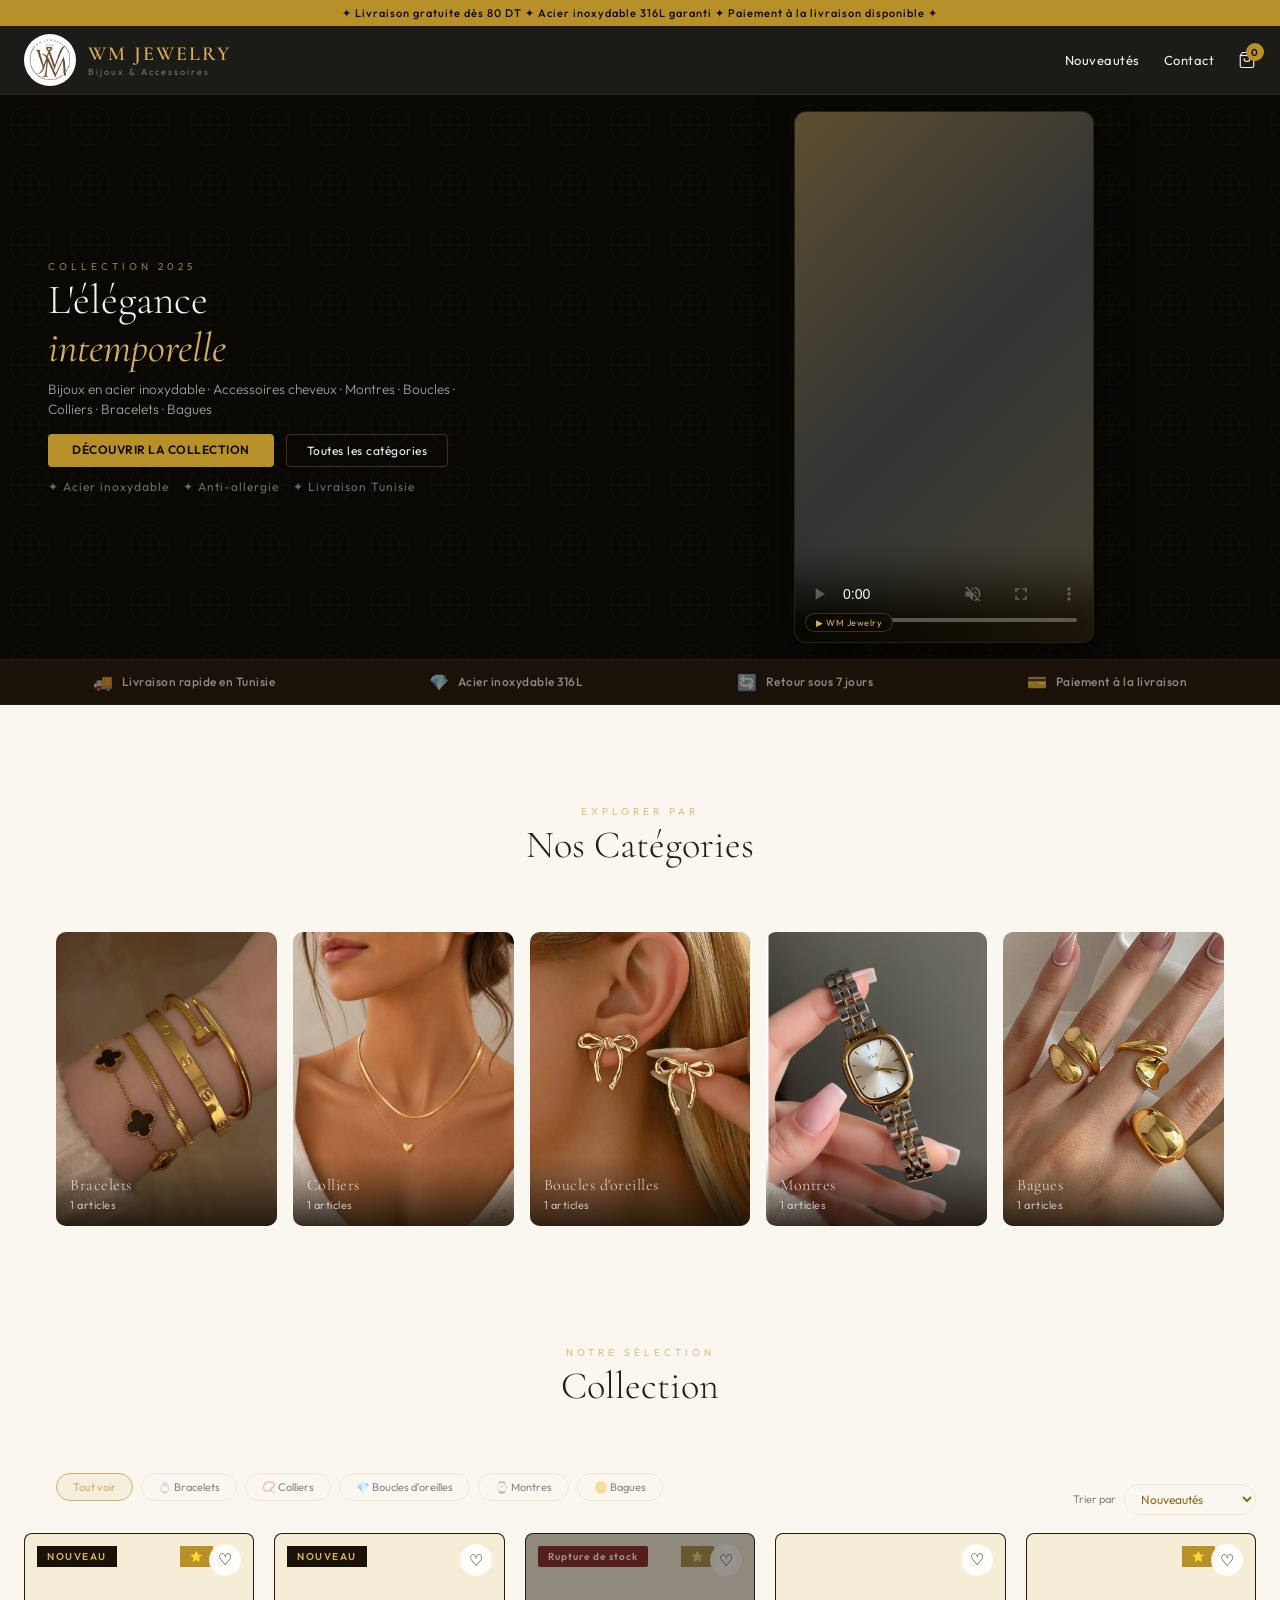
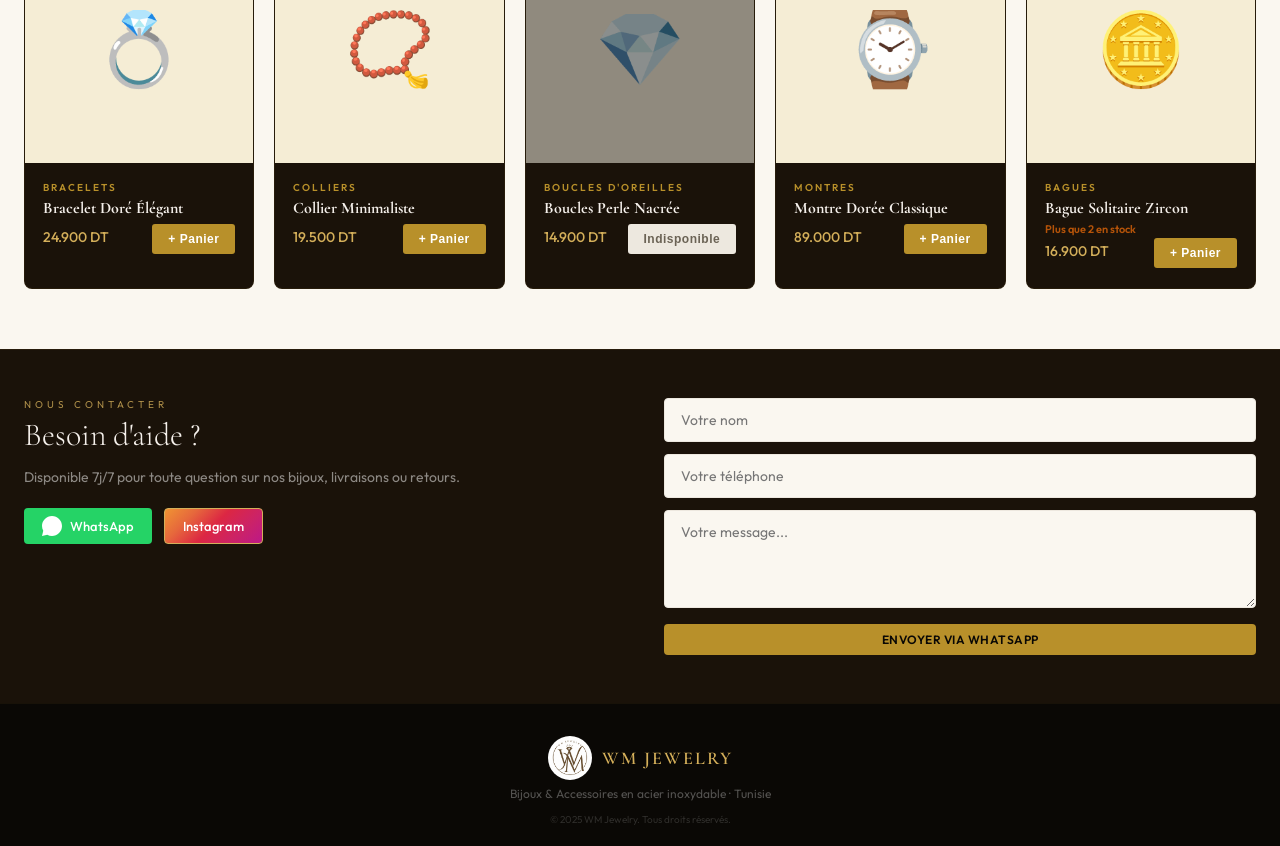
==== commit a5d4a495: "second commit" ====
--- a/index.html
+++ b/index.html
@@ -474,6 +474,39 @@
   border-color: var(--gold-light);
   color: var(--gold-light);
   background: rgba(184,144,42,0.08);
+}
+.products-toolbar {
+  display: flex;
+  align-items: center;
+  justify-content: space-between;
+  flex-wrap: wrap;
+  gap: 14px;
+  margin-bottom: 8px;
+}
+.products-toolbar .filter-bar { margin-bottom: 0; justify-content: flex-start; flex: 1; }
+.sort-bar { display: flex; align-items: center; gap: 8px; }
+.sort-label {
+  font-family: 'Outfit', sans-serif;
+  font-size: 11px;
+  color: rgb(27 21 21 / 50%);
+  white-space: nowrap;
+}
+.sort-select {
+  background: transparent;
+  border: 1px solid rgba(184,144,42,0.15);
+  color: var(--gold-dark);
+  padding: 6px 12px;
+  border-radius: 20px;
+  font-family: 'Outfit', sans-serif;
+  font-size: 12px;
+  cursor: pointer;
+  outline: none;
+  transition: all 0.2s;
+}
+.sort-select:hover, .sort-select:focus { border-color: var(--gold-light); }
+@media (max-width: 640px) {
+  .products-toolbar { flex-direction: column; align-items: stretch; }
+  .sort-bar { justify-content: space-between; }
 }
 .products-grid {
   display: grid;
@@ -1021,7 +1054,20 @@
     <p class="section-eyebrow">Notre sélection</p>
     <h2>Collection</h2>
   </div>
-  <div class="filter-bar" id="filterBar"></div>
+  <div class="products-toolbar">
+    <div class="filter-bar" id="filterBar"></div>
+    <div class="sort-bar">
+      <label for="sortSelect" class="sort-label">Trier par</label>
+      <select id="sortSelect" class="sort-select" onchange="setSortOrder(this.value)">
+        <option value="default">Nouveautés</option>
+        <option value="price-asc">Prix croissant</option>
+        <option value="price-desc">Prix décroissant</option>
+        <option value="name-asc">Nom (A–Z)</option>
+        <option value="rating-desc">Mieux notés</option>
+        <option value="popular">Les plus vus</option>
+      </select>
+    </div>
+  </div>
   <div class="products-grid" id="productsGrid"></div>
 </section>
 
--- a/css/style.css
+++ b/css/style.css
@@ -82,6 +82,15 @@
 .product-card.is-out-of-stock .product-img-wrap{opacity:0.55;filter:grayscale(40%)}
 .product-stock-note{font-size:11px;color:#B45309;font-weight:600;margin-top:2px}
 .add-btn-disabled{background:var(--gray-light)!important;color:var(--gray)!important;cursor:not-allowed}
+
+/* RATING STARS (cartes produit + fiche détail) */
+.rating-stars{display:flex;align-items:center;gap:5px;margin:2px 0}
+.rating-stars .stars{color:var(--gold);font-size:13px;letter-spacing:1px}
+.rating-stars .rating-num{font-size:12px;font-weight:600;color:var(--gray)}
+.rating-stars .rating-count{font-size:11px;color:var(--gray)}
+.rating-sm .stars{font-size:12px}
+.rating-lg .stars{font-size:20px;letter-spacing:2px}
+.rating-lg .rating-num{font-size:16px}
 .product-body{padding:18px}
 .product-cat{font-size:10px;color:var(--gold);font-weight:600;letter-spacing:2px;text-transform:uppercase;margin-bottom:5px}
 .product-name{font-family:var(--font-serif);font-size:19px;margin-bottom:6px;line-height:1.2}
@@ -196,4 +205,4 @@
 .detail-add-btn{background:var(--gold);color:white;border:none;padding:13px;font-family:var(--font-sans);font-size:14px;font-weight:600;cursor:pointer;border-radius:4px;transition:background .2s;letter-spacing:0.5px}
 .detail-add-btn:hover{background:var(--gold-dark)}
 .detail-wa-btn{background:white;color:#1A1209;border:1.5px solid var(--gray-light);padding:12px;font-family:var(--font-sans);font-size:13px;font-weight:500;cursor:pointer;border-radius:4px;display:flex;align-items:center;justify-content:center;gap:8px;transition:all .2s}
-.detail-wa-btn:hover{border-color:#25D366;color:#128C7E}
+.detail-wa-btn:hover{border-color:#25D366;color:#128C7E}
